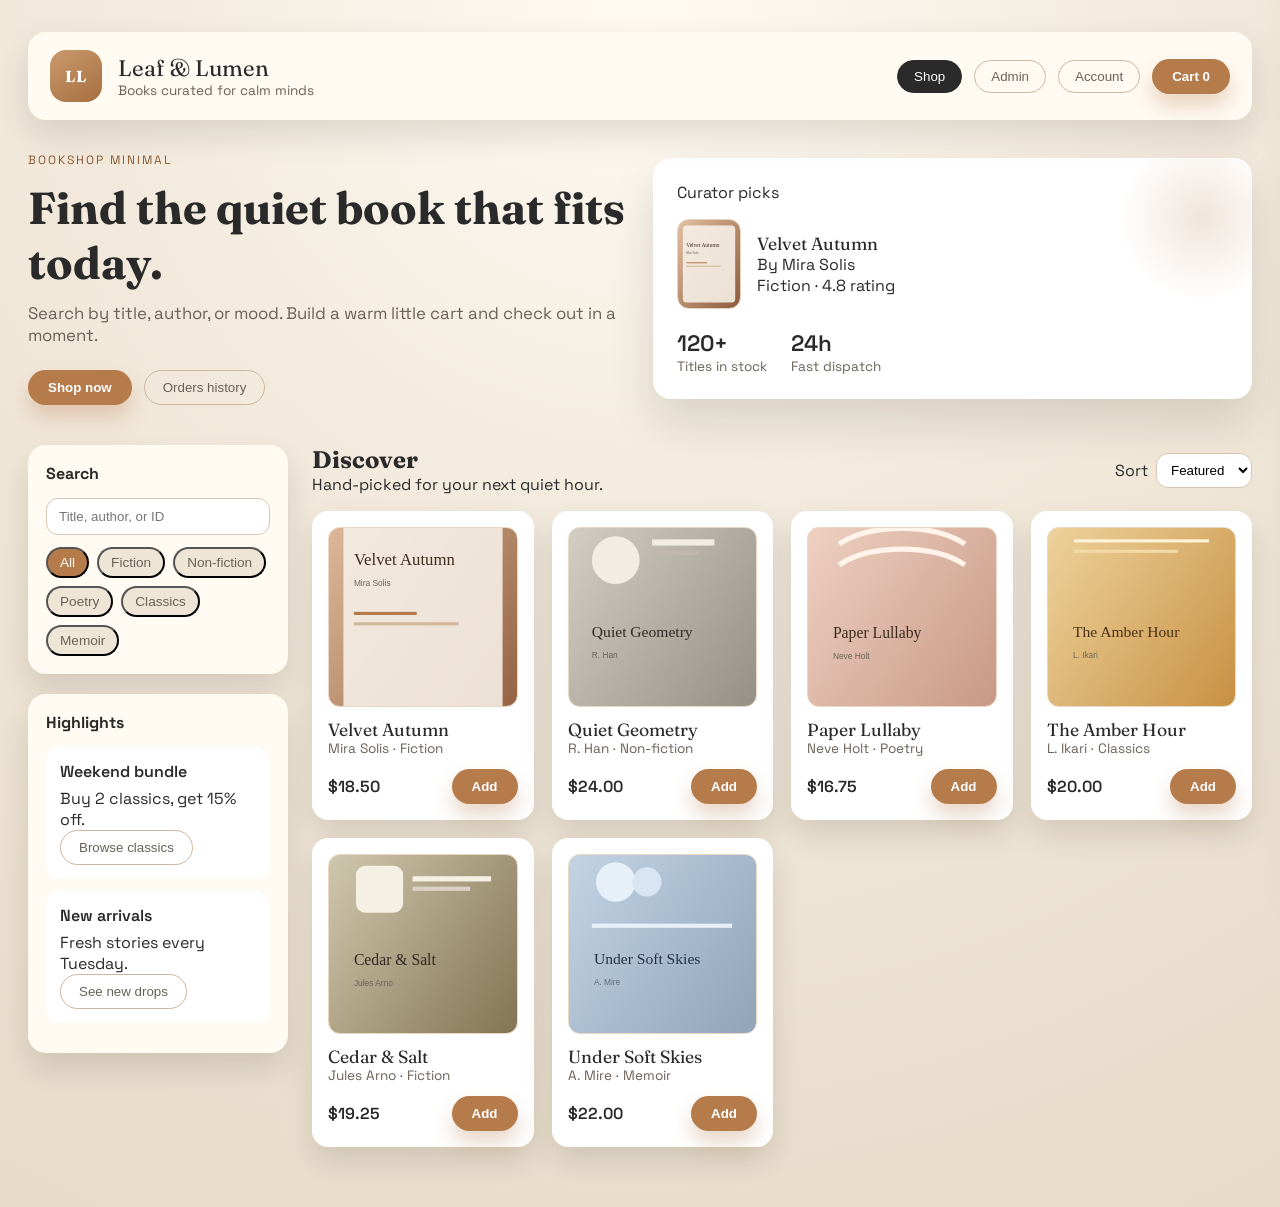
==== frontend/index.html @ 3ff54c6d "added frontend" ====
<!doctype html>
<html lang="en">
  <head>
    <meta charset="UTF-8" />
    <meta name="viewport" content="width=device-width, initial-scale=1" />
    <title>Leaf & Lumen Books</title>
    <link rel="preconnect" href="https://fonts.googleapis.com" />
    <link rel="preconnect" href="https://fonts.gstatic.com" crossorigin />
    <link href="https://fonts.googleapis.com/css2?family=Fraunces:wght@300;500;700&family=Space+Grotesk:wght@400;500;600&display=swap" rel="stylesheet" />
    <link rel="stylesheet" href="styles.css" />
  </head>
  <body>
    <div class="app">
      <header class="topbar">
        <div class="brand">
          <div class="brand-mark">LL</div>
          <div>
            <div class="brand-title">Leaf & Lumen</div>
            <div class="brand-subtitle">Books curated for calm minds</div>
          </div>
        </div>
        <nav class="topbar-nav">
          <button class="chip is-active" data-view="customer">Shop</button>
          <button class="chip" data-view="admin">Admin</button>
          <button class="chip" id="open-auth">Account</button>
          <button class="primary" id="open-cart">Cart <span id="cart-count">0</span></button>
        </nav>
      </header>

      <main class="main">
        <section class="hero">
          <div class="hero-copy">
            <p class="eyebrow">Bookshop minimal</p>
            <h1>Find the quiet book that fits today.</h1>
            <p class="lead">
              Search by title, author, or mood. Build a warm little cart and check out in a moment.
            </p>
            <div class="hero-actions">
              <button class="primary" id="shop-now">Shop now</button>
              <button class="ghost" id="view-orders">Orders history</button>
            </div>
          </div>
          <div class="hero-card">
            <div class="hero-card-inner">
              <div class="hero-kicker">Curator picks</div>
              <div class="hero-book">
                <div class="hero-book-cover" id="hero-cover"></div>
                <div>
                  <div class="hero-book-title">Velvet Autumn</div>
                  <div class="hero-book-author">By Mira Solis</div>
                  <div class="hero-book-meta">Fiction · 4.8 rating</div>
                </div>
              </div>
              <div class="hero-stats">
                <div>
                  <div class="stat-value">120+</div>
                  <div class="stat-label">Titles in stock</div>
                </div>
                <div>
                  <div class="stat-value">24h</div>
                  <div class="stat-label">Fast dispatch</div>
                </div>
              </div>
            </div>
          </div>
        </section>

        <section class="content">
          <aside class="sidebar">
            <div class="panel">
              <h3>Search</h3>
              <input type="text" id="search-input" placeholder="Title, author, or ID" />
              <div class="tag-list" id="category-tags"></div>
            </div>
            <div class="panel">
              <h3>Highlights</h3>
              <div class="highlight">
                <p class="highlight-title">Weekend bundle</p>
                <p>Buy 2 classics, get 15% off.</p>
                <button class="ghost">Browse classics</button>
              </div>
              <div class="highlight">
                <p class="highlight-title">New arrivals</p>
                <p>Fresh stories every Tuesday.</p>
                <button class="ghost">See new drops</button>
              </div>
            </div>
          </aside>

          <section class="catalog">
            <div class="catalog-header">
              <div>
                <h2>Discover</h2>
                <p>Hand-picked for your next quiet hour.</p>
              </div>
              <div class="catalog-controls">
                <label for="sort">Sort</label>
                <select id="sort">
                  <option value="featured">Featured</option>
                  <option value="title">Title</option>
                  <option value="author">Author</option>
                  <option value="price">Price</option>
                </select>
              </div>
            </div>
            <div class="book-grid" id="book-grid"></div>
          </section>
        </section>

        <section class="admin" id="admin-view">
          <div class="admin-header">
            <div>
              <p class="eyebrow">Admin workspace</p>
              <h2>Manage inventory</h2>
            </div>
            <button class="primary" id="add-book">Add new book</button>
          </div>
          <div class="admin-table" id="admin-table"></div>
        </section>
      </main>
    </div>

    <div class="drawer" id="cart-drawer">
      <div class="drawer-header">
        <h3>Your cart</h3>
        <button class="ghost" id="close-cart">Close</button>
      </div>
      <div class="drawer-body" id="cart-items"></div>
      <div class="drawer-footer">
        <div class="totals">
          <span>Total</span>
          <strong id="cart-total">$0.00</strong>
        </div>
        <button class="primary" id="checkout">Place order</button>
      </div>
    </div>

    <div class="modal" id="auth-modal">
      <div class="modal-content">
        <div class="modal-header">
          <h3>Welcome back</h3>
          <button class="ghost" id="close-auth">Close</button>
        </div>
        <div class="tabs">
          <button class="tab is-active" data-tab="login">Login</button>
          <button class="tab" data-tab="register">Register</button>
        </div>
        <form class="form" id="login-form">
          <label>Email</label>
          <input type="email" placeholder="name@email.com" required />
          <label>Password</label>
          <input type="password" placeholder="••••••" required />
          <button class="primary" type="submit">Login</button>
        </form>
        <form class="form is-hidden" id="register-form">
          <label>Name</label>
          <input type="text" placeholder="Your name" required />
          <label>Email</label>
          <input type="email" placeholder="name@email.com" required />
          <label>Password</label>
          <input type="password" placeholder="Create a password" required />
          <label>Address</label>
          <input type="text" placeholder="Street, City" required />
          <button class="primary" type="submit">Create account</button>
        </form>
      </div>
    </div>

    <div class="modal" id="orders-modal">
      <div class="modal-content modal-wide">
        <div class="modal-header">
          <h3>Orders history</h3>
          <button class="ghost" id="close-orders">Close</button>
        </div>
        <div class="orders-list" id="orders-list"></div>
      </div>
    </div>

    <div class="modal" id="add-book-modal">
      <div class="modal-content modal-wide">
        <div class="modal-header">
          <h3>Add new book</h3>
          <button class="ghost" id="close-add-book">Close</button>
        </div>
        <form class="form admin-form" id="add-book-form">
          <div class="form-row">
            <div>
              <label>Title</label>
              <input type="text" name="title" placeholder="Book title" required />
            </div>
            <div>
              <label>Author</label>
              <input type="text" name="author" placeholder="Author name" required />
            </div>
          </div>
          <div class="form-row">
            <div>
              <label>Category</label>
              <input type="text" name="category" placeholder="Fiction, Memoir" required />
            </div>
            <div>
              <label>Price</label>
              <input type="number" name="price" min="0" step="0.01" placeholder="19.99" required />
            </div>
          </div>
          <div class="form-row">
            <div>
              <label>Stock</label>
              <input type="number" name="stock" min="0" step="1" placeholder="10" required />
            </div>
          </div>
          <div class="form-row">
            <div>
              <label>Cover image URL</label>
              <input type="url" name="coverUrl" placeholder="https://..." />
            </div>
            <div>
              <label>Upload cover</label>
              <input type="file" name="coverFile" accept="image/*" />
            </div>
          </div>
          <div class="form-actions">
            <button class="ghost" type="button" id="cancel-add-book">Cancel</button>
            <button class="primary" type="submit">Add book</button>
          </div>
        </form>
      </div>
    </div>

    <script src="app.js"></script>
  </body>
</html>
---- frontend/styles.css ----
:root {
  --bg: #f6f2eb;
  --bg-dark: #ebe4d7;
  --text: #2a2a2a;
  --muted: #6b6257;
  --accent: #b67b4b;
  --accent-dark: #8a5a33;
  --cream: #fffaf2;
  --shadow: rgba(26, 19, 12, 0.12);
  --radius: 18px;
}

* {
  box-sizing: border-box;
  margin: 0;
  padding: 0;
}

body {
  font-family: "Space Grotesk", sans-serif;
  background: radial-gradient(circle at top, #fffaf2 0%, #f2e9dc 42%, #e7dbc8 100%);
  color: var(--text);
  min-height: 100vh;
}

.app {
  max-width: 1280px;
  margin: 0 auto;
  padding: 32px 28px 60px;
}

.topbar {
  display: flex;
  align-items: center;
  justify-content: space-between;
  gap: 24px;
  padding: 18px 22px;
  background: var(--cream);
  border-radius: var(--radius);
  box-shadow: 0 14px 34px var(--shadow);
  position: sticky;
  top: 18px;
  z-index: 5;
}

.brand {
  display: flex;
  align-items: center;
  gap: 16px;
}

.brand-mark {
  width: 52px;
  height: 52px;
  border-radius: 16px;
  background: linear-gradient(145deg, #c99a6e, #a76f3f);
  color: #fff;
  display: grid;
  place-items: center;
  font-family: "Fraunces", serif;
  font-weight: 700;
  letter-spacing: 1px;
}

.brand-title {
  font-family: "Fraunces", serif;
  font-size: 1.4rem;
}

.brand-subtitle {
  font-size: 0.85rem;
  color: var(--muted);
}

.topbar-nav {
  display: flex;
  align-items: center;
  gap: 12px;
  flex-wrap: wrap;
}

.chip {
  border: 1px solid #cdb9a3;
  background: transparent;
  border-radius: 999px;
  padding: 8px 16px;
  cursor: pointer;
  color: var(--muted);
  font-weight: 500;
  transition: all 0.2s ease;
}

.chip.is-active {
  background: #2a2a2a;
  color: #fff;
  border-color: #2a2a2a;
}

.primary {
  background: var(--accent);
  color: #fff;
  border: none;
  border-radius: 999px;
  padding: 10px 20px;
  font-weight: 600;
  cursor: pointer;
  transition: transform 0.2s ease, box-shadow 0.2s ease;
  box-shadow: 0 12px 20px rgba(182, 123, 75, 0.3);
}

.primary:hover {
  transform: translateY(-1px);
  box-shadow: 0 16px 24px rgba(182, 123, 75, 0.35);
}

.ghost {
  background: transparent;
  border: 1px solid #ccb7a2;
  border-radius: 999px;
  padding: 9px 18px;
  cursor: pointer;
  color: var(--muted);
}

.main {
  display: flex;
  flex-direction: column;
  gap: 40px;
  margin-top: 32px;
}

.hero {
  display: grid;
  grid-template-columns: repeat(auto-fit, minmax(280px, 1fr));
  gap: 26px;
  align-items: center;
}

.hero-copy h1 {
  font-family: "Fraunces", serif;
  font-size: 2.8rem;
  margin-bottom: 12px;
}

.eyebrow {
  text-transform: uppercase;
  letter-spacing: 2px;
  color: var(--accent-dark);
  font-size: 0.75rem;
  margin-bottom: 12px;
}

.lead {
  color: var(--muted);
  font-size: 1.05rem;
  margin-bottom: 24px;
}

.hero-actions {
  display: flex;
  gap: 12px;
  flex-wrap: wrap;
}

.hero-card {
  background: #fff;
  border-radius: var(--radius);
  padding: 24px;
  box-shadow: 0 24px 46px var(--shadow);
  position: relative;
  overflow: hidden;
}

.hero-card::after {
  content: "";
  position: absolute;
  width: 180px;
  height: 180px;
  background: radial-gradient(circle, rgba(182, 123, 75, 0.2) 0%, rgba(255, 255, 255, 0) 65%);
  right: -40px;
  top: -30px;
}

.hero-card-inner {
  position: relative;
  z-index: 1;
}

.hero-book {
  display: flex;
  gap: 16px;
  align-items: center;
  margin: 16px 0 20px;
}

.hero-book-cover {
  width: 64px;
  height: 90px;
  border-radius: 12px;
  background: linear-gradient(145deg, #d6b08d, #8e5f3b);
  background-size: cover;
  background-position: center;
  border: 1px solid #e6d4c0;
}

.hero-book-title {
  font-family: "Fraunces", serif;
  font-size: 1.1rem;
}

.hero-stats {
  display: flex;
  gap: 24px;
  margin-top: 20px;
}

.stat-value {
  font-size: 1.4rem;
  font-weight: 600;
}

.stat-label {
  color: var(--muted);
  font-size: 0.85rem;
}

.content {
  display: grid;
  grid-template-columns: 260px 1fr;
  gap: 24px;
}

.sidebar {
  display: flex;
  flex-direction: column;
  gap: 20px;
}

.panel {
  background: var(--cream);
  border-radius: var(--radius);
  padding: 18px;
  box-shadow: 0 16px 30px var(--shadow);
}

.panel h3 {
  margin-bottom: 14px;
  font-size: 1rem;
}

.panel input {
  width: 100%;
  border: 1px solid #d7c7b4;
  background: #fff;
  border-radius: 12px;
  padding: 10px 12px;
  margin-bottom: 12px;
}

.tag-list {
  display: flex;
  flex-wrap: wrap;
  gap: 8px;
}

.tag {
  background: #efe5d7;
  color: var(--muted);
  border-radius: 999px;
  padding: 6px 12px;
  font-size: 0.85rem;
  cursor: pointer;
  transition: all 0.2s ease;
}

.tag.is-active {
  background: var(--accent);
  color: #fff;
}

.highlight {
  background: #fff;
  border-radius: 14px;
  padding: 14px;
  margin-bottom: 12px;
}

.highlight-title {
  font-weight: 600;
  margin-bottom: 6px;
}

.catalog-header {
  display: flex;
  align-items: center;
  justify-content: space-between;
  gap: 12px;
  margin-bottom: 16px;
}

.catalog-header h2 {
  font-family: "Fraunces", serif;
}

.catalog-controls {
  display: flex;
  align-items: center;
  gap: 8px;
}

.catalog-controls select {
  border-radius: 12px;
  border: 1px solid #d7c7b4;
  padding: 8px 10px;
  background: #fff;
}

.book-grid {
  display: grid;
  grid-template-columns: repeat(auto-fill, minmax(220px, 1fr));
  gap: 18px;
}

.book-card {
  background: #fff;
  border-radius: 16px;
  padding: 16px;
  box-shadow: 0 14px 30px var(--shadow);
  display: flex;
  flex-direction: column;
  gap: 12px;
  animation: fadeInUp 0.5s ease;
}

.book-cover {
  height: 180px;
  border-radius: 12px;
  background: linear-gradient(145deg, #e2c6a6, #b67b4b);
  background-size: cover;
  background-position: center;
  border: 1px solid #ead7c3;
}

.book-title {
  font-family: "Fraunces", serif;
  font-size: 1.1rem;
}

.book-meta {
  color: var(--muted);
  font-size: 0.85rem;
}

.book-actions {
  display: flex;
  justify-content: space-between;
  align-items: center;
  margin-top: auto;
}

.book-price {
  font-weight: 600;
}

.admin {
  display: none;
  background: var(--cream);
  border-radius: var(--radius);
  padding: 24px;
  box-shadow: 0 18px 40px var(--shadow);
}

.admin.is-active {
  display: block;
}

.admin-header {
  display: flex;
  align-items: center;
  justify-content: space-between;
  gap: 14px;
  margin-bottom: 20px;
}

.admin-table {
  display: grid;
  gap: 12px;
}

.admin-row {
  background: #fff;
  padding: 14px;
  border-radius: 12px;
  display: grid;
  grid-template-columns: 2fr 1fr 1fr 1fr;
  gap: 12px;
  align-items: center;
}

.drawer {
  position: fixed;
  right: -420px;
  top: 0;
  width: 380px;
  height: 100vh;
  background: #fff;
  box-shadow: -20px 0 40px rgba(0, 0, 0, 0.12);
  padding: 24px;
  display: flex;
  flex-direction: column;
  gap: 16px;
  transition: right 0.3s ease;
  z-index: 10;
}

.drawer.is-open {
  right: 0;
}

.drawer-body {
  flex: 1;
  overflow-y: auto;
  display: grid;
  gap: 12px;
}

.cart-item {
  display: flex;
  justify-content: space-between;
  align-items: center;
  border-bottom: 1px solid #efe5d7;
  padding-bottom: 10px;
}

.cart-item-details {
  display: flex;
  align-items: center;
  gap: 12px;
}

.cart-thumb {
  width: 44px;
  height: 62px;
  border-radius: 10px;
  background: #e9dccb;
  background-size: cover;
  background-position: center;
  border: 1px solid #ead7c3;
  flex-shrink: 0;
}

.drawer-footer {
  border-top: 1px solid #efe5d7;
  padding-top: 12px;
  display: grid;
  gap: 12px;
}

.totals {
  display: flex;
  justify-content: space-between;
  font-size: 1.1rem;
}

.modal {
  position: fixed;
  inset: 0;
  background: rgba(30, 24, 18, 0.55);
  display: none;
  align-items: center;
  justify-content: center;
  padding: 24px;
  z-index: 11;
}

.modal.is-open {
  display: flex;
}

.modal-content {
  background: #fff;
  border-radius: 20px;
  padding: 24px;
  width: 360px;
  box-shadow: 0 24px 60px rgba(0, 0, 0, 0.2);
}

.modal-header {
  display: flex;
  align-items: center;
  justify-content: space-between;
  margin-bottom: 14px;
}

.tabs {
  display: flex;
  gap: 8px;
  margin-bottom: 16px;
}

.tab {
  flex: 1;
  border: 1px solid #dcc9b5;
  border-radius: 999px;
  padding: 8px 12px;
  cursor: pointer;
  background: transparent;
}

.tab.is-active {
  background: #2a2a2a;
  color: #fff;
  border-color: #2a2a2a;
}

.form {
  display: grid;
  gap: 10px;
}

.form input {
  border-radius: 12px;
  border: 1px solid #d7c7b4;
  padding: 10px 12px;
}

.form.is-hidden {
  display: none;
}

.admin-form label {
  font-size: 0.85rem;
  color: var(--muted);
  margin-bottom: 4px;
  display: inline-block;
}

.admin-form select,
.admin-form input {
  width: 100%;
}

.admin-form input[type="file"] {
  padding: 8px 10px;
  background: #fff;
  border-radius: 12px;
  border: 1px solid #d7c7b4;
}

.form-row {
  display: grid;
  grid-template-columns: repeat(auto-fit, minmax(200px, 1fr));
  gap: 12px;
}

.form-actions {
  display: flex;
  justify-content: flex-end;
  gap: 10px;
  margin-top: 6px;
}

.modal-wide {
  width: min(680px, 92vw);
}

.orders-list {
  display: grid;
  gap: 12px;
}

.order-card {
  border: 1px solid #efe5d7;
  background: #fffaf2;
  border-radius: 16px;
  padding: 14px;
  display: grid;
  gap: 8px;
}

.order-meta {
  display: flex;
  justify-content: space-between;
  color: var(--muted);
  font-size: 0.9rem;
}

.order-items {
  display: grid;
  gap: 6px;
}

.order-item {
  display: flex;
  justify-content: space-between;
  font-size: 0.95rem;
}

.order-empty {
  color: var(--muted);
  text-align: center;
  padding: 18px 10px;
  border: 1px dashed #e4d5c3;
  border-radius: 14px;
}

@keyframes fadeInUp {
  from {
    opacity: 0;
    transform: translateY(10px);
  }
  to {
    opacity: 1;
    transform: translateY(0);
  }
}

@media (max-width: 980px) {
  .content {
    grid-template-columns: 1fr;
  }
  .sidebar {
    flex-direction: row;
    flex-wrap: wrap;
  }
  .panel {
    flex: 1;
    min-width: 260px;
  }
}

@media (max-width: 720px) {
  .topbar {
    flex-direction: column;
    align-items: flex-start;
  }
  .drawer {
    width: 100%;
  }
  .hero-copy h1 {
    font-size: 2.2rem;
  }
}
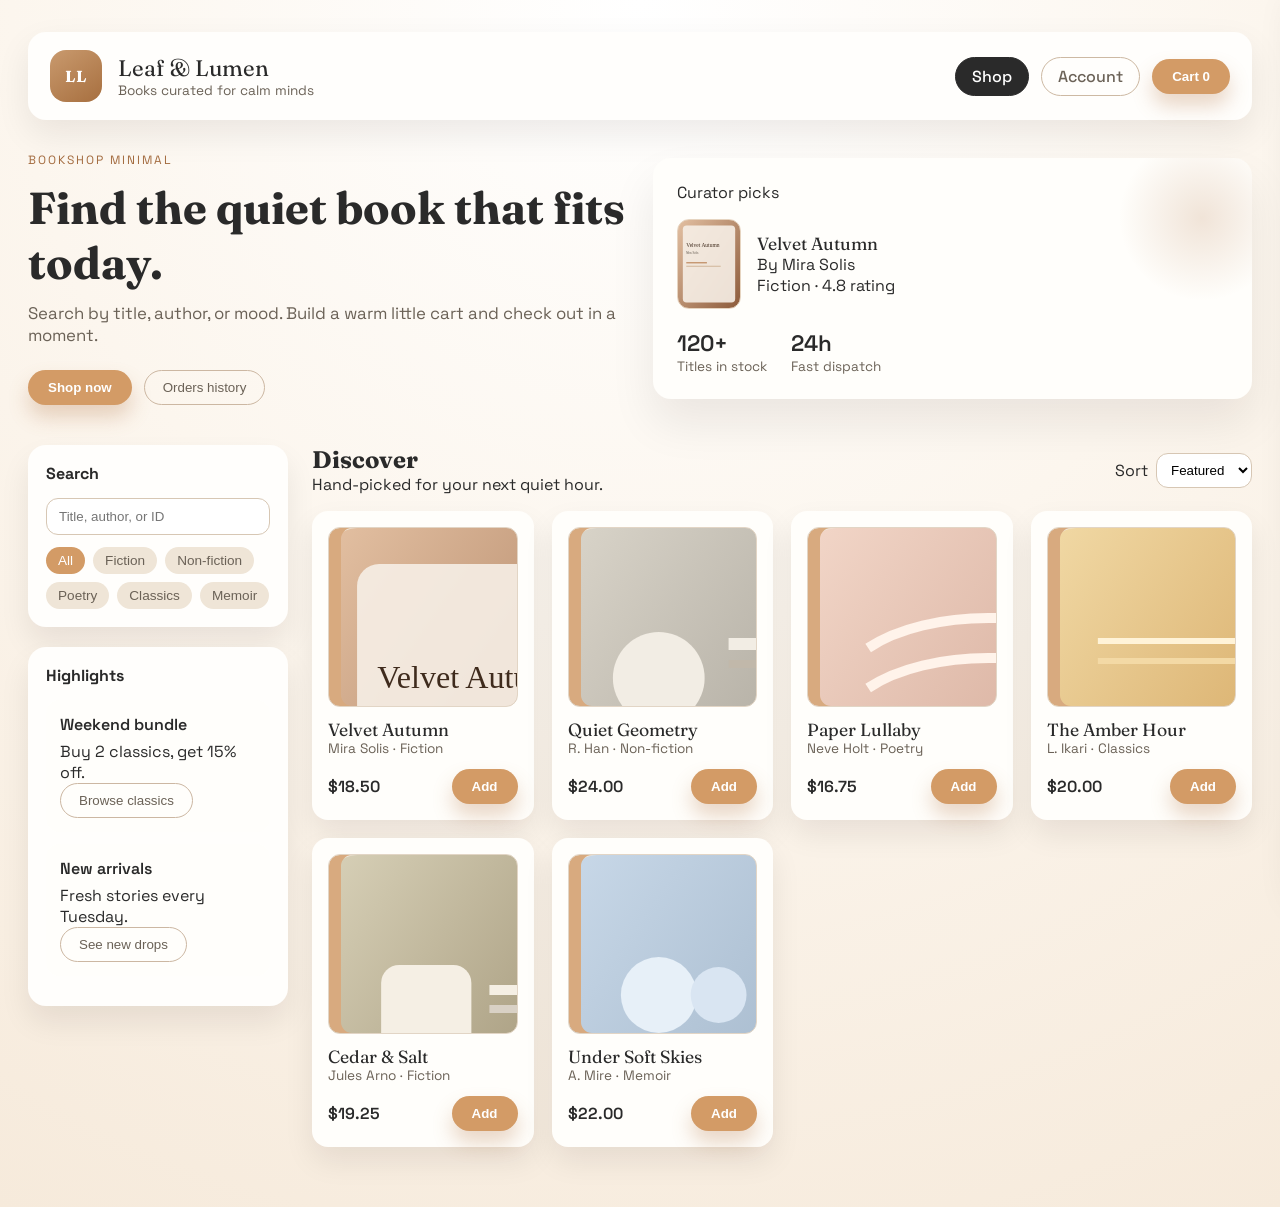
==== commit b5d6849a: "improved frontend" ====
--- a/frontend/index.html
+++ b/frontend/index.html
@@ -20,9 +20,8 @@
           </div>
         </div>
         <nav class="topbar-nav">
-          <button class="chip is-active" data-view="customer">Shop</button>
-          <button class="chip" data-view="admin">Admin</button>
-          <button class="chip" id="open-auth">Account</button>
+          <a href="index.html" class="chip is-active" style="text-decoration:none;">Shop</a>
+          <a href="login.html" id="account-link" class="chip" style="text-decoration:none;">Account</a>
           <button class="primary" id="open-cart">Cart <span id="cart-count">0</span></button>
         </nav>
       </header>
@@ -106,17 +105,6 @@
             <div class="book-grid" id="book-grid"></div>
           </section>
         </section>
-
-        <section class="admin" id="admin-view">
-          <div class="admin-header">
-            <div>
-              <p class="eyebrow">Admin workspace</p>
-              <h2>Manage inventory</h2>
-            </div>
-            <button class="primary" id="add-book">Add new book</button>
-          </div>
-          <div class="admin-table" id="admin-table"></div>
-        </section>
       </main>
     </div>
 
@@ -176,57 +164,35 @@
       </div>
     </div>
 
-    <div class="modal" id="add-book-modal">
+    <div class="modal" id="book-details-modal">
       <div class="modal-content modal-wide">
         <div class="modal-header">
-          <h3>Add new book</h3>
-          <button class="ghost" id="close-add-book">Close</button>
+          <h3>Book Details</h3>
+          <button class="ghost" id="close-book-details">Close</button>
         </div>
-        <form class="form admin-form" id="add-book-form">
-          <div class="form-row">
-            <div>
-              <label>Title</label>
-              <input type="text" name="title" placeholder="Book title" required />
-            </div>
-            <div>
-              <label>Author</label>
-              <input type="text" name="author" placeholder="Author name" required />
-            </div>
-          </div>
-          <div class="form-row">
-            <div>
-              <label>Category</label>
-              <input type="text" name="category" placeholder="Fiction, Memoir" required />
-            </div>
-            <div>
-              <label>Price</label>
-              <input type="number" name="price" min="0" step="0.01" placeholder="19.99" required />
-            </div>
-          </div>
-          <div class="form-row">
-            <div>
-              <label>Stock</label>
-              <input type="number" name="stock" min="0" step="1" placeholder="10" required />
-            </div>
-          </div>
-          <div class="form-row">
-            <div>
-              <label>Cover image URL</label>
-              <input type="url" name="coverUrl" placeholder="https://..." />
-            </div>
-            <div>
-              <label>Upload cover</label>
-              <input type="file" name="coverFile" accept="image/*" />
-            </div>
-          </div>
-          <div class="form-actions">
-            <button class="ghost" type="button" id="cancel-add-book">Cancel</button>
-            <button class="primary" type="submit">Add book</button>
-          </div>
-        </form>
+        <div class="book-details-body" id="book-details-content">
+          <!-- Populated by JS -->
+        </div>
       </div>
     </div>
 
     <script src="app.js"></script>
+  
+    <script>
+      (function() {
+         const userStr = localStorage.getItem("currentUser");
+         if (userStr) {
+           const accLink = document.getElementById("account-link");
+           if (accLink) {
+             accLink.href = "profile.html";
+           }
+         } else {
+             // Not logged in? If they are on admin.html and not logged in, force redirect to login
+             if(window.location.pathname.includes("admin.html")) {
+                window.location.href = "login.html";
+             }
+         }
+      })();
+    </script>
   </body>
-</html>
+</html>
--- a/frontend/styles.css
+++ b/frontend/styles.css
@@ -1,12 +1,12 @@
 :root {
-  --bg: #f6f2eb;
-  --bg-dark: #ebe4d7;
+  --bg: #fffefa;
+  --bg-dark: #fbf4e9;
   --text: #2a2a2a;
   --muted: #6b6257;
-  --accent: #b67b4b;
-  --accent-dark: #8a5a33;
-  --cream: #fffaf2;
-  --shadow: rgba(26, 19, 12, 0.12);
+  --accent: #d39b66;
+  --accent-dark: #a36b3f;
+  --cream: #fffefc;
+  --shadow: rgba(26, 19, 12, 0.08);
   --radius: 18px;
 }
 
@@ -18,7 +18,7 @@
 
 body {
   font-family: "Space Grotesk", sans-serif;
-  background: radial-gradient(circle at top, #fffaf2 0%, #f2e9dc 42%, #e7dbc8 100%);
+  background: radial-gradient(circle at top, #ffffff 0%, #fcf6ee 46%, #f6eadb 100%);
   color: var(--text);
   min-height: 100vh;
 }
@@ -38,9 +38,6 @@
   background: var(--cream);
   border-radius: var(--radius);
   box-shadow: 0 14px 34px var(--shadow);
-  position: sticky;
-  top: 18px;
-  z-index: 5;
 }
 
 .brand {
@@ -163,7 +160,7 @@
 }
 
 .hero-card {
-  background: #fff;
+  background: #fffefb;
   border-radius: var(--radius);
   padding: 24px;
   box-shadow: 0 24px 46px var(--shadow);
@@ -267,6 +264,11 @@
   background: #efe5d7;
   color: var(--muted);
   border-radius: 999px;
+  border: none;
+  outline: none;
+  box-shadow: none;
+  appearance: none;
+  -webkit-appearance: none;
   padding: 6px 12px;
   font-size: 0.85rem;
   cursor: pointer;
@@ -279,7 +281,7 @@
 }
 
 .highlight {
-  background: #fff;
+  background: #fffefb;
   border-radius: 14px;
   padding: 14px;
   margin-bottom: 12px;
@@ -322,7 +324,7 @@
 }
 
 .book-card {
-  background: #fff;
+  background: #fffefb;
   border-radius: 16px;
   padding: 16px;
   box-shadow: 0 14px 30px var(--shadow);
@@ -335,10 +337,81 @@
 .book-cover {
   height: 180px;
   border-radius: 12px;
-  background: linear-gradient(145deg, #e2c6a6, #b67b4b);
-  background-size: cover;
-  background-position: center;
-  border: 1px solid #ead7c3;
+  background: #efe7da;
+  border: 1px solid #e2d5c5;
+  box-shadow: inset 12px 0 0 #d8aa7f;
+  display: flex;
+  align-items: stretch;
+}
+
+.book-cover-inner {
+  background: #fbf5ec;
+  border-radius: 10px;
+  margin: 14px 12px 14px 26px;
+  width: 100%;
+  padding: 12px;
+  display: flex;
+  flex-direction: column;
+  justify-content: center;
+  gap: 6px;
+  border: 1px solid #e8d9c8;
+}
+
+.book-cover-title-text {
+  font-family: "Fraunces", serif;
+  color: #3e3126;
+  font-size: 1.05rem;
+  line-height: 1.2;
+}
+
+.book-cover-author-text {
+  color: #7b6755;
+  font-size: 0.78rem;
+}
+
+.book-cover--detail {
+  width: 100%;
+  height: 100%;
+}
+
+.book-cover--detail .book-cover-inner {
+  margin: 18px 16px 18px 30px;
+  padding: 16px;
+}
+
+.book-cover--detail .book-cover-title-text {
+  font-size: 1.2rem;
+}
+
+.book-cover--detail .book-cover-author-text {
+  font-size: 0.9rem;
+}
+
+.book-cover-wrap {
+  flex: 0 0 200px;
+  height: 300px;
+}
+
+.book-cover--thumb {
+  width: 44px;
+  height: 62px;
+  border-radius: 8px;
+  box-shadow: inset 6px 0 0 #d8aa7f;
+  flex-shrink: 0;
+}
+
+.book-cover--thumb .book-cover-inner {
+  margin: 6px 4px 6px 12px;
+  padding: 4px;
+  gap: 2px;
+}
+
+.book-cover--thumb .book-cover-title-text {
+  font-size: 0.42rem;
+}
+
+.book-cover--thumb .book-cover-author-text {
+  font-size: 0.34rem;
 }
 
 .book-title {
@@ -387,14 +460,85 @@
   gap: 12px;
 }
 
+.admin-head-row {
+  display: grid;
+  grid-template-columns: 2fr 1.2fr 1fr 0.8fr 1.2fr;
+  gap: 12px;
+  font-size: 0.78rem;
+  text-transform: uppercase;
+  letter-spacing: 1px;
+  color: #7a6b5d;
+  padding: 0 14px;
+}
+
 .admin-row {
-  background: #fff;
+  background: #fffefb;
   padding: 14px;
   border-radius: 12px;
   display: grid;
-  grid-template-columns: 2fr 1fr 1fr 1fr;
-  gap: 12px;
-  align-items: center;
+  grid-template-columns: 2fr 1.2fr 1fr 0.8fr 1.2fr;
+  gap: 12px;
+  align-items: center;
+  border: 1px solid #edddcb;
+}
+
+.admin-book-title {
+  font-family: "Fraunces", serif;
+  margin-bottom: 2px;
+}
+
+.low-stock-badge {
+  display: inline-flex;
+  align-items: center;
+  justify-content: center;
+  margin-left: 8px;
+  padding: 2px 8px;
+  border-radius: 999px;
+  background: #fff1ea;
+  color: #c2410c;
+  font-size: 0.72rem;
+  font-weight: 600;
+}
+
+.admin-actions {
+  display: flex;
+  gap: 8px;
+  justify-content: flex-end;
+}
+
+.admin-action {
+  padding: 7px 14px;
+  font-size: 0.84rem;
+}
+
+.admin-icon-btn {
+  width: 38px;
+  height: 38px;
+  border-radius: 10px;
+  padding: 0;
+  display: inline-flex;
+  align-items: center;
+  justify-content: center;
+}
+
+.admin-icon {
+  width: 18px;
+  height: 18px;
+  fill: currentColor;
+}
+
+.danger {
+  background: #d94838;
+  color: #fff;
+  border: none;
+  border-radius: 999px;
+  cursor: pointer;
+  transition: transform 0.2s ease, box-shadow 0.2s ease;
+}
+
+.danger:hover {
+  transform: translateY(-1px);
+  box-shadow: 0 10px 18px rgba(217, 72, 56, 0.25);
 }
 
 .drawer {
@@ -403,7 +547,7 @@
   top: 0;
   width: 380px;
   height: 100vh;
-  background: #fff;
+  background: #fffefb;
   box-shadow: -20px 0 40px rgba(0, 0, 0, 0.12);
   padding: 24px;
   display: flex;
@@ -627,6 +771,19 @@
     flex: 1;
     min-width: 260px;
   }
+
+  .admin-head-row {
+    display: none;
+  }
+
+  .admin-row {
+    grid-template-columns: 1fr;
+    gap: 8px;
+  }
+
+  .admin-actions {
+    justify-content: flex-start;
+  }
 }
 
 @media (max-width: 720px) {
